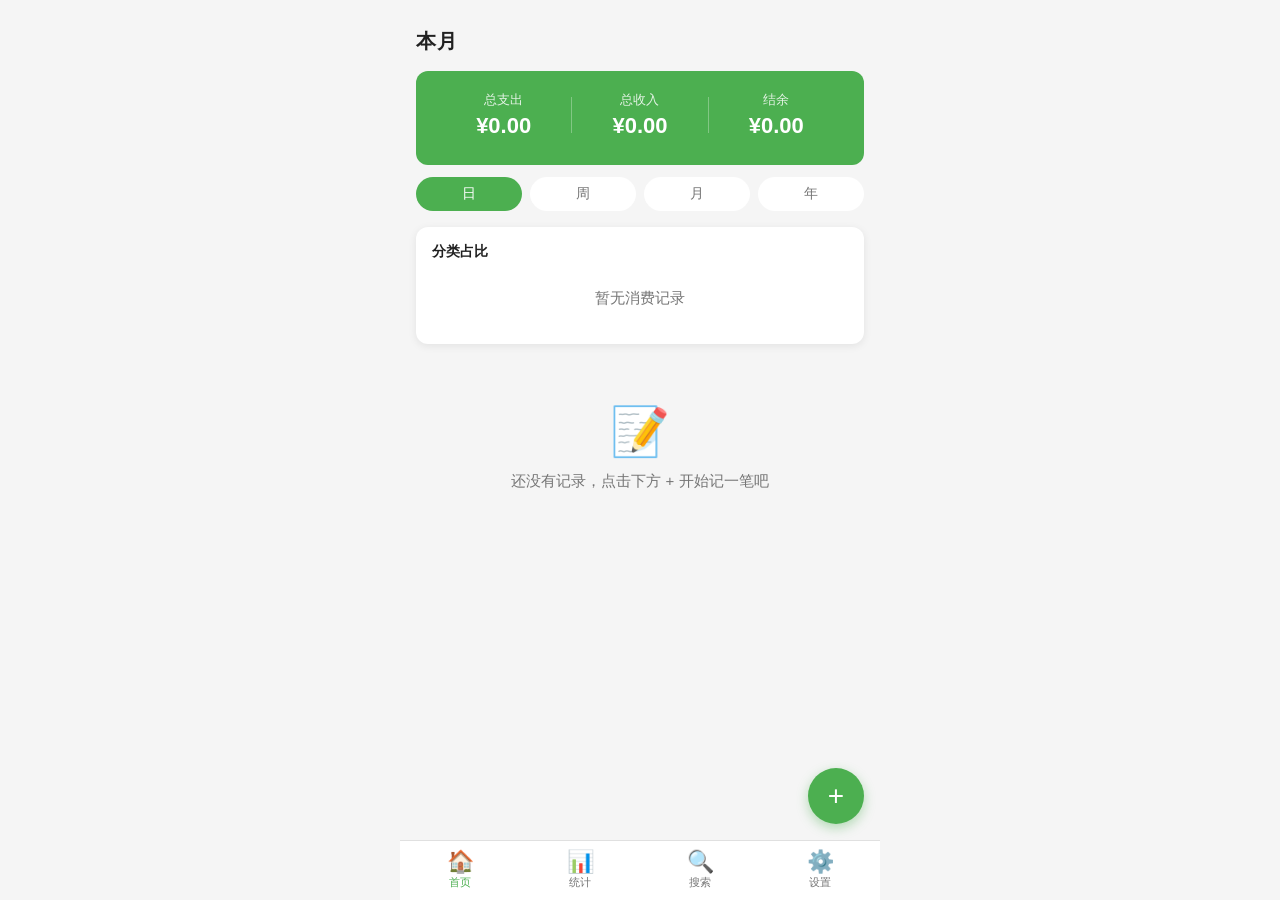
==== docs/index.html @ e00fa53e "Reorganize: web app in docs/, project docs in dev-docs/" ====
<!DOCTYPE html>
<html lang="zh-CN">
<head>
  <meta charset="UTF-8">
  <meta name="viewport" content="width=device-width, initial-scale=1.0, maximum-scale=1.0, user-scalable=no, viewport-fit=cover">
  <meta name="theme-color" content="#4CAF50">
  <meta name="apple-mobile-web-app-capable" content="yes">
  <meta name="apple-mobile-web-app-status-bar-style" content="default">
  <meta name="apple-mobile-web-app-title" content="记账">
  <link rel="manifest" href="manifest.json">
  <link rel="apple-touch-icon" href="[data-uri]">
  <link rel="stylesheet" href="css/style.css">
  <title>记账</title>
</head>
<body>

  <!-- ==================== 页面1：首页 ==================== -->
  <div id="page-home" class="page active">

    <!-- PWA 安装提示横幅 -->
    <div class="install-banner" id="install-banner">
      <span class="banner-text" id="banner-text">添加到手机桌面，使用更方便</span>
      <button class="banner-btn" id="banner-install-btn">安装</button>
      <button class="banner-close" id="banner-close">✕</button>
    </div>

    <!-- 月份标识 -->
    <div class="header" id="home-month-label">本月</div>

    <!-- 汇总卡片 -->
    <div class="summary-card" id="summary-card">
      <div class="summary-row">
        <div class="summary-item">
          <div class="summary-label">总支出</div>
          <div class="summary-amount" id="summary-expense">¥0.00</div>
        </div>
        <div class="summary-divider"></div>
        <div class="summary-item">
          <div class="summary-label">总收入</div>
          <div class="summary-amount" id="summary-income">¥0.00</div>
        </div>
        <div class="summary-divider"></div>
        <div class="summary-item">
          <div class="summary-label">结余</div>
          <div class="summary-amount" id="summary-balance">¥0.00</div>
        </div>
      </div>
      <!-- 预算进度 -->
      <div class="budget-bar-wrap" id="budget-bar-wrap" style="display:none;">
        <div class="budget-bar-fill" id="budget-bar-fill" style="width:0%;"></div>
      </div>
      <div class="budget-text" id="budget-text"></div>
    </div>

    <!-- 时间维度切换 -->
    <div class="period-tabs" id="home-period-tabs">
      <div class="period-tab active" data-period="day">日</div>
      <div class="period-tab" data-period="week">周</div>
      <div class="period-tab" data-period="month">月</div>
      <div class="period-tab" data-period="year">年</div>
    </div>

    <!-- 分类占比 -->
    <div class="card" id="category-breakdown">
      <div style="font-size:14px;font-weight:600;margin-bottom:8px;">分类占比</div>
      <div id="category-bars"></div>
      <div id="category-empty" class="empty-state" style="padding:20px;">
        <div class="empty-text">暂无消费记录</div>
      </div>
    </div>

    <!-- 最近交易列表 -->
    <div id="home-transaction-list"></div>
  </div>

  <!-- ==================== 页面2：统计 ==================== -->
  <div id="page-stats" class="page">
    <div class="header">统计</div>

    <!-- 时间段切换 -->
    <div class="period-tabs" id="stats-period-tabs">
      <div class="period-tab" data-period="day">日</div>
      <div class="period-tab" data-period="week">周</div>
      <div class="period-tab active" data-period="month">月</div>
      <div class="period-tab" data-period="year">年</div>
    </div>

    <!-- 总览 -->
    <div class="card" style="text-align:center;">
      <div class="stat-total-label">总支出</div>
      <div class="stat-total" style="color:var(--expense);" id="stats-total-expense">¥0.00</div>
      <div style="display:flex;justify-content:center;gap:32px;margin-top:12px;">
        <div>
          <div class="stat-total-label">总收入</div>
          <div style="font-size:18px;font-weight:600;color:var(--income);" id="stats-total-income">¥0.00</div>
        </div>
        <div>
          <div class="stat-total-label">结余</div>
          <div style="font-size:18px;font-weight:600;" id="stats-balance">¥0.00</div>
        </div>
      </div>
    </div>

    <!-- 分类排行 -->
    <div class="card" style="margin-top:12px;">
      <div style="font-size:14px;font-weight:600;margin-bottom:8px;">支出分类排行</div>
      <div id="stats-category-ranking"></div>
      <div id="stats-empty" class="empty-state" style="padding:20px;display:none;">
        <div class="empty-text">暂无数据</div>
      </div>
    </div>
  </div>

  <!-- ==================== 页面3：搜索 ==================== -->
  <div id="page-search" class="page">
    <div class="header">搜索</div>

    <!-- 搜索框 -->
    <div class="search-box">
      <span class="search-icon">🔍</span>
      <input type="text" class="search-input" id="search-input" placeholder="搜索备注或金额...">
    </div>

    <!-- 分类筛选 -->
    <div class="filter-tags" id="search-filter-tags">
      <div class="filter-tag active" data-category="all">全部</div>
    </div>

    <!-- 搜索结果 -->
    <div id="search-results"></div>
    <div id="search-empty" class="empty-state">
      <div class="empty-icon">🔍</div>
      <div class="empty-text">输入关键字搜索历史记录</div>
    </div>
  </div>

  <!-- ==================== 页面4：设置 ==================== -->
  <div id="page-settings" class="page">
    <div class="header">设置</div>

    <!-- 主题切换 -->
    <div class="card settings-section">
      <div class="settings-section-title">主题颜色</div>
      <div class="theme-colors" id="theme-picker">
        <div class="theme-color-dot selected" data-theme="green" style="background:#4CAF50;"></div>
        <div class="theme-color-dot" data-theme="blue" style="background:#2196F3;"></div>
        <div class="theme-color-dot" data-theme="pink" style="background:#E91E63;"></div>
        <div class="theme-color-dot" data-theme="purple" style="background:#9C27B0;"></div>
        <div class="theme-color-dot" data-theme="white" style="background:#607D8B;"></div>
      </div>
    </div>

    <!-- 预算设置 -->
    <div class="card settings-section">
      <div class="settings-section-title">预算</div>
      <div class="settings-item" id="settings-budget">
        <span class="settings-item-label">每月预算上限</span>
        <span class="settings-item-value" id="budget-display">未设置 ▶</span>
      </div>
    </div>

    <!-- 分类管理 -->
    <div class="card settings-section">
      <div class="settings-section-title">分类</div>
      <div class="settings-item" id="settings-category">
        <span class="settings-item-label">管理分类</span>
        <span class="settings-item-value">▶</span>
      </div>
    </div>

    <!-- 数据管理 -->
    <div class="card settings-section">
      <div class="settings-section-title">数据</div>
      <div class="settings-item" id="settings-clear">
        <span class="settings-item-label" style="color:var(--expense);">清除全部数据</span>
        <span class="settings-item-value">▶</span>
      </div>
    </div>

    <!-- 关于 -->
    <div class="card settings-section">
      <div class="settings-item">
        <span class="settings-item-label">版本</span>
        <span class="settings-item-value">1.0.0</span>
      </div>
    </div>
  </div>

  <!-- ==================== 底部导航栏 ==================== -->
  <nav class="bottom-nav">
    <div class="nav-item active" data-page="home">
      <span class="nav-icon">🏠</span>
      <span>首页</span>
    </div>
    <div class="nav-item" data-page="stats">
      <span class="nav-icon">📊</span>
      <span>统计</span>
    </div>
    <div class="nav-item" data-page="search">
      <span class="nav-icon">🔍</span>
      <span>搜索</span>
    </div>
    <div class="nav-item" data-page="settings">
      <span class="nav-icon">⚙️</span>
      <span>设置</span>
    </div>
  </nav>

  <!-- ==================== FAB 浮动按钮 ==================== -->
  <button class="fab" id="fab" title="记一笔">+</button>

  <!-- ==================== 记一笔弹窗 ==================== -->
  <div class="overlay" id="add-sheet-overlay">
    <div class="sheet" id="add-sheet">
      <div class="sheet-header">
        <span class="sheet-title">记一笔</span>
        <button class="sheet-close" id="sheet-close">✕</button>
      </div>

      <!-- 类型切换 -->
      <div class="type-toggle" id="type-toggle">
        <button class="type-btn active expense-active" data-type="expense">支出</button>
        <button class="type-btn" data-type="income">收入</button>
      </div>

      <!-- 金额输入 -->
      <div class="form-group" style="text-align:center;">
        <span class="amount-prefix">¥</span>
        <input type="text" class="form-input amount-input" id="input-amount"
               inputmode="decimal" placeholder="0.00" maxlength="12" autofocus>
      </div>

      <!-- 分类选择（仅支出时显示） -->
      <div class="form-group" id="category-select-group">
        <div class="form-label">分类</div>
        <div class="category-scroll" id="category-scroll"></div>
      </div>

      <!-- 日期 -->
      <div class="form-group">
        <div class="form-label">日期</div>
        <input type="date" class="form-input" id="input-date">
      </div>

      <!-- 备注 -->
      <div class="form-group">
        <div class="form-label">备注（可选）</div>
        <input type="text" class="form-input" id="input-note" placeholder="写点什么..." maxlength="50">
      </div>

      <!-- 保存按钮 -->
      <button class="btn btn-primary" id="btn-save">保存</button>
      <!-- 删除按钮（仅编辑模式显示） -->
      <button class="sheet-delete-btn" id="sheet-delete-btn" style="display:none;">删除此记录</button>
    </div>
  </div>

  <!-- ==================== 确认弹窗 ==================== -->
  <div class="confirm-overlay" id="confirm-overlay">
    <div class="confirm-dialog">
      <div class="confirm-title" id="confirm-title">确认操作</div>
      <div class="confirm-text" id="confirm-text"></div>
      <div class="confirm-buttons">
        <button class="btn btn-outline" id="confirm-cancel">取消</button>
        <button class="btn btn-danger" id="confirm-ok">确认</button>
      </div>
    </div>
  </div>

  <!-- ==================== 预算设置弹窗 ==================== -->
  <div class="overlay" id="budget-sheet-overlay">
    <div class="sheet">
      <div class="sheet-header">
        <span class="sheet-title">每月预算上限</span>
        <button class="sheet-close" id="budget-sheet-close">✕</button>
      </div>
      <div class="form-group" style="text-align:center;">
        <span class="amount-prefix">¥</span>
        <input type="text" class="form-input amount-input" id="input-budget"
               inputmode="decimal" placeholder="0.00" maxlength="12">
      </div>
      <div style="font-size:13px;color:var(--text-secondary);text-align:center;margin-bottom:16px;">
        设置为 0 表示不设上限
      </div>
      <button class="btn btn-primary" id="btn-budget-save">保存</button>
    </div>
  </div>

  <!-- ==================== 分类管理弹窗 ==================== -->
  <div class="overlay" id="category-sheet-overlay">
    <div class="sheet">
      <div class="sheet-header">
        <span class="sheet-title">分类管理</span>
        <button class="sheet-close" id="category-sheet-close">✕</button>
      </div>
      <div id="category-manage-list"></div>
      <div style="margin-top:12px;display:flex;gap:8px;">
        <input type="text" class="form-input" id="input-new-category"
               placeholder="新分类名称" maxlength="8" style="flex:1;">
        <button class="btn btn-primary" id="btn-add-category" style="width:auto;padding:12px 16px;">添加</button>
      </div>
    </div>
  </div>

  <!-- ==================== JavaScript ==================== -->
  <script src="js/storage.js"></script>
  <script src="js/ui.js"></script>
  <script src="js/app.js"></script>
</body>
</html>
---- docs/css/style.css ----
/* ===================================
   记账APP - 主样式文件
   移动优先，简洁直观
   =================================== */

/* ---- CSS 变量（默认淡绿色主题） ---- */
:root {
  --primary: #4CAF50;
  --primary-light: #E8F5E9;
  --primary-dark: #388E3C;

  --expense: #F44336;
  --income: #4CAF50;

  --bg: #F5F5F5;
  --card: #FFFFFF;
  --text: #212121;
  --text-secondary: #757575;
  --divider: #E0E0E0;

  --nav-height: 60px;
  --fab-size: 56px;
  --radius: 12px;
  --shadow: 0 2px 8px rgba(0, 0, 0, 0.08);
}

/* ---- 基础重置 ---- */
*, *::before, *::after {
  box-sizing: border-box;
  margin: 0;
  padding: 0;
}

html {
  font-size: 16px;
  -webkit-tap-highlight-color: transparent;
  touch-action: manipulation;
  -webkit-overflow-scrolling: touch;
}

body {
  font-family: -apple-system, BlinkMacSystemFont, "Segoe UI", Roboto, sans-serif;
  background: var(--bg);
  color: var(--text);
  min-height: 100vh;
  max-width: 480px;
  margin: 0 auto;
  position: relative;
  overflow-x: hidden;
  padding-bottom: calc(var(--nav-height) + 16px + env(safe-area-inset-bottom, 0px));
  -webkit-font-smoothing: antialiased;
  padding-top: env(safe-area-inset-top, 0px);
}

/* ---- 安装横幅 ---- */
.install-banner {
  display: none;
  align-items: center;
  gap: 10px;
  background: var(--card);
  border-radius: var(--radius);
  padding: 12px 14px;
  margin-bottom: 12px;
  box-shadow: var(--shadow);
  font-size: 13px;
}

.install-banner.show {
  display: flex;
}

.install-banner .banner-text {
  flex: 1;
  color: var(--text);
  font-size: 13px;
  line-height: 1.4;
}

.install-banner .banner-btn {
  flex-shrink: 0;
  padding: 8px 14px;
  border-radius: 16px;
  border: none;
  background: var(--primary);
  color: #FFFFFF;
  font-size: 13px;
  font-weight: 600;
  font-family: inherit;
  cursor: pointer;
  min-height: 36px;
}

.install-banner .banner-close {
  flex-shrink: 0;
  width: 24px;
  height: 24px;
  border-radius: 50%;
  border: none;
  background: transparent;
  color: var(--text-secondary);
  font-size: 16px;
  cursor: pointer;
  display: flex;
  align-items: center;
  justify-content: center;
}

/* ---- 页面容器 ---- */
.page {
  display: none;
  padding: 16px;
  padding-bottom: calc(var(--nav-height) + 80px);
  animation: fadeIn 0.2s ease;
}

.page.active {
  display: block;
}

@keyframes fadeIn {
  from { opacity: 0; transform: translateY(4px); }
  to   { opacity: 1; transform: translateY(0); }
}

/* ---- 顶部标题栏 ---- */
.header {
  padding: 12px 0 16px;
  font-size: 20px;
  font-weight: 700;
  letter-spacing: 0.5px;
}

/* ---- 卡片 ---- */
.card {
  background: var(--card);
  border-radius: var(--radius);
  padding: 16px;
  margin-bottom: 12px;
  box-shadow: var(--shadow);
}

/* ---- 汇总卡片（首页顶部） ---- */
.summary-card {
  background: var(--primary);
  color: #FFFFFF;
  border-radius: var(--radius);
  padding: 20px;
  margin-bottom: 12px;
}

.summary-card .summary-row {
  display: flex;
  justify-content: space-between;
  align-items: center;
}

.summary-card .summary-item {
  text-align: center;
  flex: 1;
}

.summary-card .summary-label {
  font-size: 13px;
  opacity: 0.85;
  margin-bottom: 4px;
}

.summary-card .summary-amount {
  font-size: 22px;
  font-weight: 700;
  font-variant-numeric: tabular-nums;
}

.summary-card .summary-divider {
  width: 1px;
  height: 36px;
  background: rgba(255, 255, 255, 0.3);
}

/* ---- 预算进度条 ---- */
.budget-bar-wrap {
  background: rgba(255, 255, 255, 0.3);
  border-radius: 4px;
  height: 6px;
  margin-top: 12px;
  overflow: hidden;
}

.budget-bar-fill {
  background: #FFFFFF;
  height: 100%;
  border-radius: 4px;
  transition: width 0.3s ease;
}

.budget-text {
  font-size: 12px;
  margin-top: 6px;
  opacity: 0.9;
}

/* ---- 时间段切换标签 ---- */
.period-tabs {
  display: flex;
  gap: 8px;
  margin-bottom: 16px;
}

.period-tab {
  flex: 1;
  text-align: center;
  padding: 8px 0;
  border-radius: 20px;
  font-size: 14px;
  font-weight: 500;
  background: var(--card);
  color: var(--text-secondary);
  cursor: pointer;
  user-select: none;
  transition: all 0.2s;
}

.period-tab.active {
  background: var(--primary);
  color: #FFFFFF;
}

/* ---- 底部导航栏 ---- */
.bottom-nav {
  position: fixed;
  bottom: 0;
  left: 50%;
  transform: translateX(-50%);
  width: 100%;
  max-width: 480px;
  height: calc(var(--nav-height) + env(safe-area-inset-bottom, 0px));
  padding-bottom: env(safe-area-inset-bottom, 0px);
  background: var(--card);
  display: flex;
  border-top: 1px solid var(--divider);
  z-index: 100;
}

.nav-item {
  flex: 1;
  display: flex;
  flex-direction: column;
  align-items: center;
  justify-content: center;
  gap: 2px;
  cursor: pointer;
  user-select: none;
  color: var(--text-secondary);
  font-size: 11px;
  transition: color 0.2s;
  min-height: 44px;
}

.nav-item .nav-icon {
  font-size: 22px;
  line-height: 1;
}

.nav-item.active {
  color: var(--primary);
}

/* ---- FAB 浮动按钮 ---- */
.fab {
  position: fixed;
  bottom: calc(var(--nav-height) + 16px);
  right: calc(50% - 240px + 16px);
  width: var(--fab-size);
  height: var(--fab-size);
  border-radius: 50%;
  background: var(--primary);
  color: #FFFFFF;
  font-size: 28px;
  border: none;
  box-shadow: 0 4px 12px rgba(76, 175, 80, 0.4);
  display: flex;
  align-items: center;
  justify-content: center;
  cursor: pointer;
  z-index: 90;
  transition: transform 0.2s, box-shadow 0.2s;
}

.fab:active {
  transform: scale(0.92);
  box-shadow: 0 2px 6px rgba(76, 175, 80, 0.3);
}

/* FAB 位置适配窄屏 */
@media (max-width: 480px) {
  .fab {
    right: 16px;
  }
}

/* ---- 底部弹出层（记一笔） ---- */
.overlay {
  position: fixed;
  inset: 0;
  background: rgba(0, 0, 0, 0.4);
  z-index: 200;
  display: none;
  align-items: flex-end;
  justify-content: center;
}

.overlay.show {
  display: flex;
}

.sheet {
  background: var(--card);
  width: 100%;
  max-width: 480px;
  border-radius: 16px 16px 0 0;
  padding: 20px 16px 28px;
  animation: slideUp 0.25s ease;
}

@keyframes slideUp {
  from { transform: translateY(100%); }
  to   { transform: translateY(0); }
}

.sheet-header {
  display: flex;
  justify-content: space-between;
  align-items: center;
  margin-bottom: 16px;
}

.sheet-title {
  font-size: 18px;
  font-weight: 700;
}

.sheet-close {
  width: 32px;
  height: 32px;
  border-radius: 50%;
  background: var(--bg);
  border: none;
  font-size: 18px;
  cursor: pointer;
  display: flex;
  align-items: center;
  justify-content: center;
  color: var(--text-secondary);
}

/* ---- 类型切换（支出/收入） ---- */
.type-toggle {
  display: flex;
  background: var(--bg);
  border-radius: 8px;
  padding: 4px;
  margin-bottom: 16px;
}

.type-btn {
  flex: 1;
  text-align: center;
  padding: 10px;
  border-radius: 6px;
  font-size: 15px;
  font-weight: 500;
  cursor: pointer;
  border: none;
  background: transparent;
  color: var(--text-secondary);
  transition: all 0.2s;
}

.type-btn.active.expense-active {
  background: var(--expense);
  color: #FFFFFF;
}

.type-btn.active.income-active {
  background: var(--income);
  color: #FFFFFF;
}

/* ---- 表单字段 ---- */
.form-group {
  margin-bottom: 16px;
}

.form-label {
  font-size: 14px;
  font-weight: 600;
  color: var(--text-secondary);
  margin-bottom: 6px;
  display: block;
}

.form-input {
  width: 100%;
  padding: 12px;
  border: 1px solid var(--divider);
  border-radius: 8px;
  font-size: 16px;
  font-family: inherit;
  background: var(--bg);
  color: var(--text);
  outline: none;
  transition: border-color 0.2s;
}

.form-input:focus {
  border-color: var(--primary);
}

/* 金额输入 */
.amount-input {
  font-size: 28px;
  font-weight: 700;
  text-align: center;
  border: none;
  background: transparent;
  padding: 8px;
  letter-spacing: 1px;
}

.amount-input:focus {
  border-bottom: 2px solid var(--primary);
}

.amount-prefix {
  font-size: 24px;
  color: var(--text-secondary);
  margin-right: 4px;
}

/* ---- 分类选择（横向滚动） ---- */
.category-scroll {
  display: flex;
  gap: 10px;
  overflow-x: auto;
  padding: 4px 0 8px;
  -webkit-overflow-scrolling: touch;
}

.category-scroll::-webkit-scrollbar {
  display: none;
}

.category-chip {
  flex-shrink: 0;
  display: flex;
  flex-direction: column;
  align-items: center;
  gap: 4px;
  padding: 10px 14px;
  border-radius: 12px;
  border: 2px solid var(--divider);
  background: var(--card);
  cursor: pointer;
  min-width: 56px;
  min-height: 56px;
  transition: all 0.15s;
}

.category-chip .chip-icon {
  font-size: 22px;
}

.category-chip .chip-name {
  font-size: 11px;
  color: var(--text-secondary);
}

.category-chip.selected {
  border-color: var(--primary);
  background: var(--primary-light);
}

.category-chip.selected .chip-name {
  color: var(--primary-dark);
}

/* ---- 按钮 ---- */
.btn {
  display: block;
  width: 100%;
  padding: 14px;
  border: none;
  border-radius: 8px;
  font-size: 16px;
  font-weight: 600;
  font-family: inherit;
  cursor: pointer;
  transition: opacity 0.15s;
  min-height: 44px;
}

.btn:active {
  opacity: 0.8;
}

.btn-primary {
  background: var(--primary);
  color: #FFFFFF;
}

.btn-danger {
  background: var(--expense);
  color: #FFFFFF;
}

.btn-outline {
  background: transparent;
  border: 1px solid var(--divider);
  color: var(--text);
}

/* ---- 交易列表 ---- */
.transaction-list {
  list-style: none;
}

.transaction-item {
  display: flex;
  align-items: center;
  padding: 14px 0;
  border-bottom: 1px solid var(--divider);
  cursor: pointer;
  min-height: 52px;
}

.transaction-item:last-child {
  border-bottom: none;
}

.tx-icon {
  width: 40px;
  height: 40px;
  border-radius: 50%;
  display: flex;
  align-items: center;
  justify-content: center;
  font-size: 20px;
  background: var(--bg);
  margin-right: 12px;
  flex-shrink: 0;
}

.tx-info {
  flex: 1;
  min-width: 0;
}

.tx-category {
  font-size: 14px;
  font-weight: 500;
}

.tx-note {
  font-size: 12px;
  color: var(--text-secondary);
  margin-top: 2px;
  white-space: nowrap;
  overflow: hidden;
  text-overflow: ellipsis;
}

.tx-amount {
  font-size: 16px;
  font-weight: 600;
  font-variant-numeric: tabular-nums;
  text-align: right;
  margin-left: 8px;
}

.tx-amount.expense {
  color: var(--expense);
}

.tx-amount.income {
  color: var(--income);
}

/* ---- 日期分组标题 ---- */
.date-group-title {
  font-size: 13px;
  font-weight: 600;
  color: var(--text-secondary);
  padding: 10px 0 6px;
}

/* ---- 空状态 ---- */
.empty-state {
  text-align: center;
  padding: 48px 16px;
  color: var(--text-secondary);
}

.empty-state .empty-icon {
  font-size: 48px;
  margin-bottom: 12px;
}

.empty-state .empty-text {
  font-size: 15px;
}

/* ---- 搜索框 ---- */
.search-box {
  display: flex;
  align-items: center;
  background: var(--card);
  border-radius: 24px;
  padding: 8px 16px;
  gap: 8px;
  margin-bottom: 12px;
  box-shadow: var(--shadow);
}

.search-input {
  flex: 1;
  border: none;
  background: transparent;
  font-size: 16px;
  font-family: inherit;
  outline: none;
  padding: 6px 0;
}

.search-icon {
  font-size: 20px;
  color: var(--text-secondary);
}

/* ---- 筛选标签 ---- */
.filter-tags {
  display: flex;
  gap: 8px;
  flex-wrap: wrap;
  margin-bottom: 16px;
}

.filter-tag {
  padding: 6px 14px;
  border-radius: 16px;
  font-size: 13px;
  background: var(--card);
  border: 1px solid var(--divider);
  cursor: pointer;
  user-select: none;
}

.filter-tag.active {
  background: var(--primary);
  color: #FFFFFF;
  border-color: var(--primary);
}

/* ---- 设置页 ---- */
.settings-section {
  margin-bottom: 20px;
}

.settings-section-title {
  font-size: 13px;
  font-weight: 600;
  color: var(--text-secondary);
  margin-bottom: 8px;
  padding-left: 4px;
}

.settings-item {
  display: flex;
  justify-content: space-between;
  align-items: center;
  padding: 14px 4px;
  border-bottom: 1px solid var(--divider);
  cursor: pointer;
  min-height: 44px;
}

.settings-item:last-child {
  border-bottom: none;
}

.settings-item-label {
  font-size: 15px;
}

.settings-item-value {
  font-size: 14px;
  color: var(--text-secondary);
  display: flex;
  align-items: center;
  gap: 6px;
}

/* ---- 主题色块 ---- */
.theme-colors {
  display: flex;
  gap: 12px;
}

.theme-color-dot {
  width: 32px;
  height: 32px;
  border-radius: 50%;
  cursor: pointer;
  border: 3px solid transparent;
  transition: border-color 0.15s;
}

.theme-color-dot.selected {
  border-color: var(--text);
}

/* ---- 分类管理 ---- */
.category-list-item {
  display: flex;
  justify-content: space-between;
  align-items: center;
  padding: 12px 4px;
  border-bottom: 1px solid var(--divider);
  min-height: 44px;
}

.category-list-left {
  display: flex;
  align-items: center;
  gap: 10px;
}

.category-list-icon {
  font-size: 22px;
}

.category-list-name {
  font-size: 15px;
}

.category-list-delete {
  width: 30px;
  height: 30px;
  border-radius: 50%;
  border: none;
  background: transparent;
  color: var(--text-secondary);
  cursor: pointer;
  font-size: 16px;
}

/* ---- 确认弹窗 ---- */
.confirm-overlay {
  position: fixed;
  inset: 0;
  background: rgba(0, 0, 0, 0.4);
  z-index: 300;
  display: none;
  align-items: center;
  justify-content: center;
}

.confirm-overlay.show {
  display: flex;
}

.confirm-dialog {
  background: var(--card);
  border-radius: var(--radius);
  padding: 24px;
  width: 280px;
  text-align: center;
}

.confirm-title {
  font-size: 17px;
  font-weight: 600;
  margin-bottom: 8px;
}

.confirm-text {
  font-size: 14px;
  color: var(--text-secondary);
  margin-bottom: 20px;
}

.confirm-buttons {
  display: flex;
  gap: 10px;
}

.confirm-buttons .btn {
  flex: 1;
}

/* ---- 详情展开 ---- */
.tx-detail {
  padding: 4px 0 8px 52px;
  font-size: 13px;
  color: var(--text-secondary);
  display: none;
  border-bottom: 1px solid var(--divider);
}

.tx-detail.show {
  display: block;
}

.tx-detail-row {
  display: flex;
  justify-content: space-between;
  padding: 3px 0;
}

/* ---- 交易操作按钮（编辑/删除） ---- */
.tx-actions {
  display: flex;
  gap: 10px;
  margin-top: 8px;
}

.tx-action-btn {
  flex: 1;
  padding: 8px;
  border-radius: 6px;
  border: 1px solid var(--divider);
  background: var(--card);
  font-size: 13px;
  font-family: inherit;
  cursor: pointer;
  display: flex;
  align-items: center;
  justify-content: center;
  gap: 4px;
  min-height: 36px;
  transition: background 0.15s;
}

.tx-action-btn:active {
  background: var(--bg);
}

.tx-action-btn.edit-btn {
  color: var(--primary);
  border-color: var(--primary);
}

.tx-action-btn.delete-btn {
  color: var(--expense);
  border-color: var(--expense);
}

/* 选中的交易项背景 */
.transaction-item.expanded {
  background: var(--primary-light);
  border-radius: 8px;
  margin: 0 -8px;
  padding-left: 8px;
  padding-right: 8px;
}

/* ---- 弹窗内删除按钮 ---- */
.sheet-delete-btn {
  display: block;
  width: 100%;
  padding: 12px;
  margin-top: 10px;
  border: none;
  border-radius: 8px;
  font-size: 14px;
  font-family: inherit;
  cursor: pointer;
  background: transparent;
  color: var(--expense);
  text-align: center;
  min-height: 44px;
}

/* ---- 统计页 ---- */
.stat-chart-area {
  text-align: center;
  padding: 24px 0;
}

.stat-total {
  font-size: 32px;
  font-weight: 700;
  margin-bottom: 4px;
}

.stat-total-label {
  font-size: 13px;
  color: var(--text-secondary);
}

.category-bar-item {
  display: flex;
  align-items: center;
  gap: 10px;
  padding: 10px 0;
}

.category-bar-color {
  width: 10px;
  height: 10px;
  border-radius: 50%;
  flex-shrink: 0;
}

.category-bar-info {
  flex: 1;
  min-width: 0;
}

.category-bar-name {
  font-size: 14px;
  display: flex;
  justify-content: space-between;
}

.category-bar-track {
  height: 6px;
  background: var(--bg);
  border-radius: 3px;
  margin-top: 4px;
  overflow: hidden;
}

.category-bar-fill {
  height: 100%;
  border-radius: 3px;
  transition: width 0.5s ease;
}
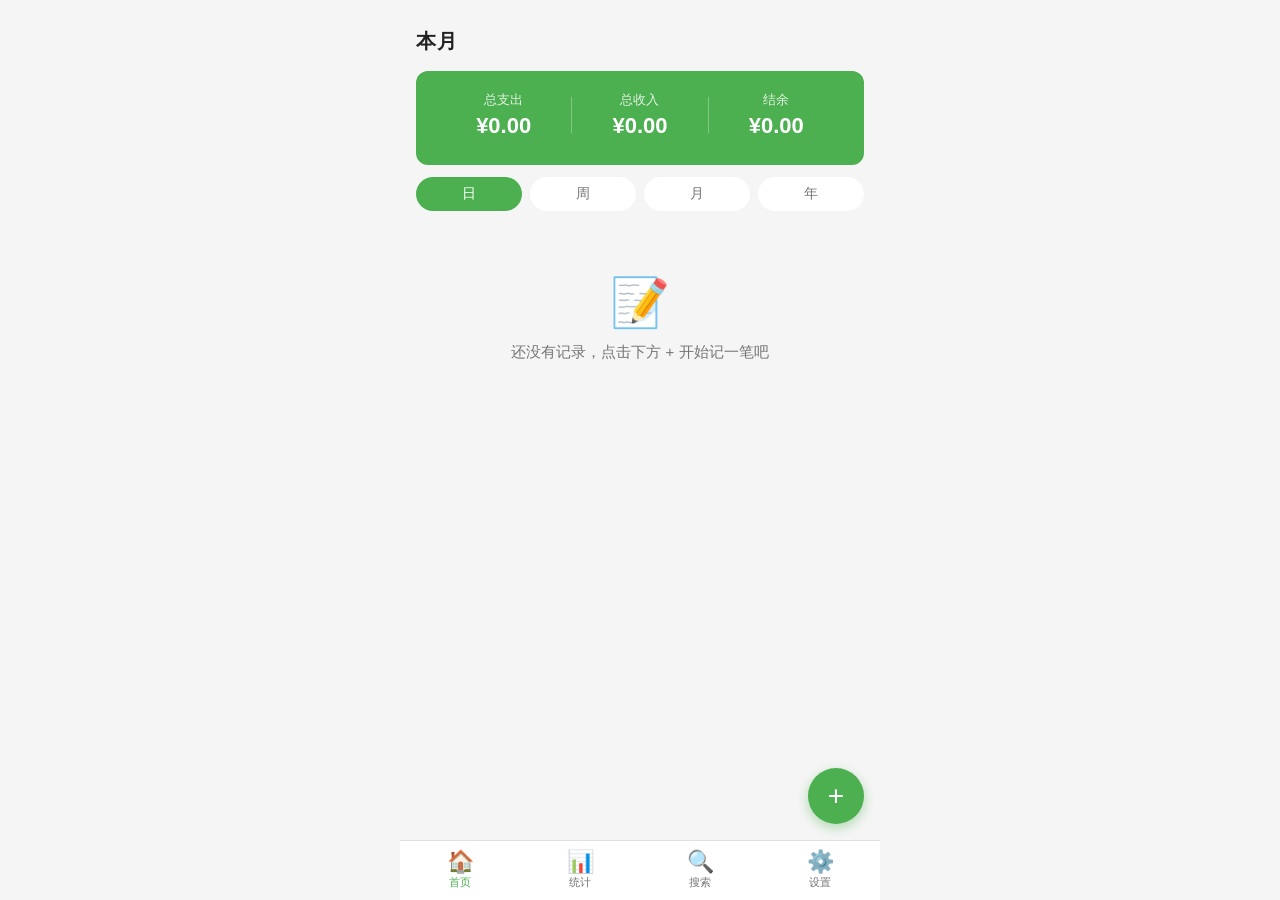
==== commit d104f225: "Drill-down home page: category → item name → transaction + percentage bars" ====
--- a/docs/index.html
+++ b/docs/index.html
@@ -8,7 +8,7 @@
   <meta name="apple-mobile-web-app-status-bar-style" content="default">
   <meta name="apple-mobile-web-app-title" content="记账">
   <link rel="manifest" href="manifest.json">
-  <link rel="apple-touch-icon" href="[data-uri]">
+  <link rel="apple-touch-icon" href="icon-512.png">
   <link rel="stylesheet" href="css/style.css">
   <title>记账</title>
 </head>
@@ -101,13 +101,39 @@
       </div>
     </div>
 
-    <!-- 分类排行 -->
-    <div class="card" style="margin-top:12px;">
+    <!-- 统计分类切换 tab -->
+    <div class="period-tabs" id="stats-type-tabs" style="margin-top:12px;">
+      <div class="period-tab active" data-stat-type="price">💰 价格</div>
+      <div class="period-tab" data-stat-type="quantity">📦 数量</div>
+    </div>
+
+    <!-- 价格排行 -->
+    <div class="card" style="margin-top:12px;" id="stats-price-card">
       <div style="font-size:14px;font-weight:600;margin-bottom:8px;">支出分类排行</div>
       <div id="stats-category-ranking"></div>
       <div id="stats-empty" class="empty-state" style="padding:20px;display:none;">
         <div class="empty-text">暂无数据</div>
       </div>
+    </div>
+
+    <!-- 数量排行 -->
+    <div class="card" style="margin-top:12px;display:none;" id="stats-quantity-card">
+      <div style="font-size:14px;font-weight:600;margin-bottom:8px;">物品剩余数量统计</div>
+      <div id="stats-quantity-ranking"></div>
+      <div id="stats-qty-empty" class="empty-state" style="padding:20px;display:none;">
+        <div class="empty-text">暂无有数量的物品</div>
+      </div>
+    </div>
+  </div>
+
+  <!-- ==================== 统计详情弹窗 ==================== -->
+  <div class="overlay" id="stats-detail-overlay">
+    <div class="sheet">
+      <div class="sheet-header">
+        <span class="sheet-title" id="stats-detail-title">分类详情</span>
+        <button class="sheet-close" id="stats-detail-close">✕</button>
+      </div>
+      <div class="stats-detail-list" id="stats-detail-list"></div>
     </div>
   </div>
 
@@ -168,6 +194,15 @@
       </div>
     </div>
 
+    <!-- 关键词管理 -->
+    <div class="card settings-section">
+      <div class="settings-section-title">不买挑战</div>
+      <div class="settings-item" id="settings-keywords">
+        <span class="settings-item-label">关键词管理</span>
+        <span class="settings-item-value">▶</span>
+      </div>
+    </div>
+
     <!-- 数据管理 -->
     <div class="card settings-section">
       <div class="settings-section-title">数据</div>
@@ -228,12 +263,24 @@
         <span class="amount-prefix">¥</span>
         <input type="text" class="form-input amount-input" id="input-amount"
                inputmode="decimal" placeholder="0.00" maxlength="12" autofocus>
+        <span id="quantity-row" style="display:none;margin-left:12px;">
+          <span style="font-size:14px;color:var(--text-secondary);">×</span>
+          <input type="text" class="form-input" id="input-quantity"
+                 inputmode="numeric" placeholder="数量" maxlength="6"
+                 style="width:60px;display:inline;padding:6px;font-size:14px;text-align:center;">
+        </span>
       </div>
 
       <!-- 分类选择（仅支出时显示） -->
       <div class="form-group" id="category-select-group">
         <div class="form-label">分类</div>
         <div class="category-scroll" id="category-scroll"></div>
+      </div>
+
+      <!-- 名称（仅支出时显示，作为二级分类） -->
+      <div class="form-group" id="item-name-group" style="display:none;">
+        <div class="form-label">名称（选填，如"外卖""咖啡"）</div>
+        <input type="text" class="form-input" id="input-item-name" placeholder="给这笔支出起个名字" maxlength="20">
       </div>
 
       <!-- 日期 -->
@@ -302,6 +349,51 @@
     </div>
   </div>
 
+  <!-- ==================== 关键词管理弹窗 ==================== -->
+  <div class="overlay" id="keywords-sheet-overlay">
+    <div class="sheet">
+      <div class="sheet-header">
+        <span class="sheet-title">不买挑战 - 关键词</span>
+        <button class="sheet-close" id="keywords-sheet-close">✕</button>
+      </div>
+      <div style="font-size:13px;color:var(--text-secondary);margin-bottom:12px;">
+        添加物品关键词，记账匹配到时将提醒你三思
+      </div>
+      <div id="keywords-list"></div>
+      <div style="margin-top:12px;display:flex;gap:8px;">
+        <input type="text" class="form-input" id="input-new-keyword"
+               placeholder="例如：奶茶" maxlength="20" style="flex:1;">
+        <button class="btn btn-primary" id="btn-add-keyword" style="width:auto;padding:12px 16px;">添加</button>
+      </div>
+    </div>
+  </div>
+
+  <!-- ==================== 增强提醒弹窗（预算超支/关键词） ==================== -->
+  <div class="confirm-overlay" id="alert-overlay">
+    <div class="confirm-dialog" style="border-top:4px solid var(--expense);">
+      <div style="font-size:40px;margin-bottom:8px;" id="alert-icon">⚠</div>
+      <div class="confirm-title" id="alert-title">提醒</div>
+      <div class="confirm-text" id="alert-text"></div>
+      <div class="confirm-buttons" id="alert-buttons">
+        <button class="btn btn-outline" id="alert-cancel">取消</button>
+        <button class="btn btn-primary" id="alert-ok">确定</button>
+      </div>
+    </div>
+  </div>
+
+  <!-- ==================== 关键词两段式确认（第二弹） ==================== -->
+  <div class="confirm-overlay" id="keyword2-overlay">
+    <div class="confirm-dialog" style="border-top:4px solid var(--expense);">
+      <div style="font-size:40px;margin-bottom:8px;">🤔</div>
+      <div class="confirm-title">再想想？</div>
+      <div class="confirm-text" style="font-size:15px;">问问你自己，这钱该花吗？家里连堆快递的地方都没有了！</div>
+      <div class="confirm-buttons">
+        <button class="btn btn-outline" id="keyword2-cancel">取消</button>
+        <button class="btn btn-danger" id="keyword2-ok">确定</button>
+      </div>
+    </div>
+  </div>
+
   <!-- ==================== JavaScript ==================== -->
   <script src="js/storage.js"></script>
   <script src="js/ui.js"></script>
--- a/docs/css/style.css
+++ b/docs/css/style.css
@@ -935,3 +935,135 @@
   border-radius: 3px;
   transition: width 0.5s ease;
 }
+
+/* ---- 数量输入行内样式 ---- */
+.quantity-mini-input {
+  width: 56px !important;
+  padding: 6px !important;
+  font-size: 14px !important;
+  text-align: center;
+  display: inline-block;
+}
+
+/* ---- 数量加减箭头 ---- */
+.qty-arrows {
+  display: inline-flex;
+  align-items: center;
+  gap: 4px;
+  margin-left: 8px;
+}
+
+.qty-arrow-btn {
+  width: 28px;
+  height: 28px;
+  border-radius: 50%;
+  border: 1px solid var(--divider);
+  background: var(--card);
+  font-size: 16px;
+  font-weight: 700;
+  cursor: pointer;
+  display: flex;
+  align-items: center;
+  justify-content: center;
+  color: var(--text);
+  user-select: none;
+}
+
+.qty-arrow-btn:active {
+  background: var(--primary-light);
+}
+
+.qty-arrow-btn.qty-down {
+  color: var(--expense);
+}
+
+.qty-arrow-btn.qty-up {
+  color: var(--income);
+}
+
+.qty-remain {
+  font-size: 16px;
+  font-weight: 600;
+  min-width: 20px;
+  text-align: center;
+}
+
+/* ---- 交易详情增强信息 ---- */
+.tx-detail-info {
+  font-size: 13px;
+  color: var(--text-secondary);
+  margin-top: 4px;
+  display: flex;
+  flex-wrap: wrap;
+  gap: 4px 16px;
+}
+
+.tx-detail-info span {
+  white-space: nowrap;
+}
+
+/* ---- 关键词管理 ---- */
+.keywords-tag-list {
+  display: flex;
+  flex-wrap: wrap;
+  gap: 8px;
+}
+
+.keyword-tag {
+  display: flex;
+  align-items: center;
+  gap: 6px;
+  padding: 6px 12px;
+  border-radius: 16px;
+  background: var(--primary-light);
+  font-size: 14px;
+}
+
+.keyword-tag .kw-delete {
+  cursor: pointer;
+  font-size: 16px;
+  color: var(--expense);
+}
+
+/* ---- 增强提醒弹窗 ---- */
+.alert-overlay {
+  position: fixed;
+  inset: 0;
+  background: rgba(0, 0, 0, 0.5);
+  z-index: 350;
+  display: none;
+  align-items: center;
+  justify-content: center;
+}
+
+.alert-overlay.show {
+  display: flex;
+}
+
+.alert-dialog {
+  background: var(--card);
+  border-radius: 16px;
+  padding: 24px;
+  width: 300px;
+  text-align: center;
+  animation: fadeIn 0.2s ease;
+}
+
+/* ---- 统计页可点击条目 ---- */
+.stat-item-clickable {
+  cursor: pointer;
+  transition: background 0.15s;
+  border-radius: 8px;
+  padding: 6px 8px;
+  margin: 0 -8px;
+}
+
+.stat-item-clickable:active {
+  background: var(--bg);
+}
+
+/* ---- stats detail sheet ---- */
+.stats-detail-list {
+  max-height: 60vh;
+  overflow-y: auto;
+}
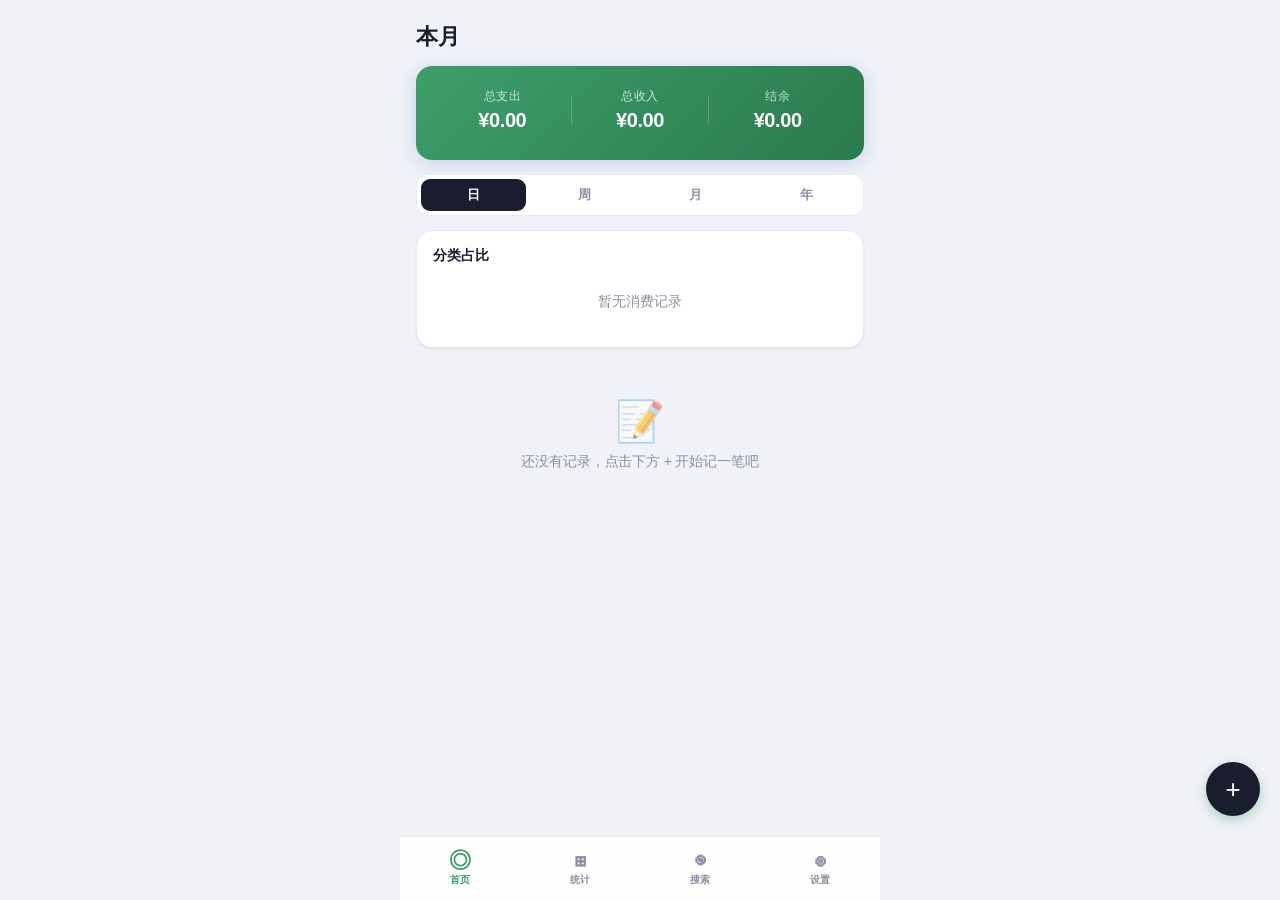
==== commit ea966862: "Fix green theme, add item icons, cleaner nav symbols, itemName in search" ====
--- a/docs/index.html
+++ b/docs/index.html
@@ -224,19 +224,19 @@
   <!-- ==================== 底部导航栏 ==================== -->
   <nav class="bottom-nav">
     <div class="nav-item active" data-page="home">
-      <span class="nav-icon">🏠</span>
+      <span class="nav-icon">◎</span>
       <span>首页</span>
     </div>
     <div class="nav-item" data-page="stats">
-      <span class="nav-icon">📊</span>
+      <span class="nav-icon">⊞</span>
       <span>统计</span>
     </div>
     <div class="nav-item" data-page="search">
-      <span class="nav-icon">🔍</span>
+      <span class="nav-icon">◉</span>
       <span>搜索</span>
     </div>
     <div class="nav-item" data-page="settings">
-      <span class="nav-icon">⚙️</span>
+      <span class="nav-icon">⊛</span>
       <span>设置</span>
     </div>
   </nav>
--- a/docs/css/style.css
+++ b/docs/css/style.css
@@ -1,27 +1,28 @@
 /* ===================================
-   记账APP - 主样式文件
-   移动优先，简洁直观
+   记账APP - 主样式
+   科技感 · 极简 · 高级
    =================================== */
 
-/* ---- CSS 变量（默认淡绿色主题） ---- */
+/* ---- CSS 变量 ---- */
 :root {
-  --primary: #4CAF50;
-  --primary-light: #E8F5E9;
-  --primary-dark: #388E3C;
-
-  --expense: #F44336;
-  --income: #4CAF50;
-
-  --bg: #F5F5F5;
+  --primary: #3D9E6B;
+  --primary-light: #EDF8F1;
+  --primary-dark: #2B7A4E;
+
+  --expense: #E85D75;
+  --income: #4FB89D;
+
+  --bg: #F0F2F8;
   --card: #FFFFFF;
-  --text: #212121;
-  --text-secondary: #757575;
-  --divider: #E0E0E0;
-
-  --nav-height: 60px;
-  --fab-size: 56px;
-  --radius: 12px;
-  --shadow: 0 2px 8px rgba(0, 0, 0, 0.08);
+  --text: #1A1D2E;
+  --text-secondary: #8B90A0;
+  --divider: #E8EAF0;
+
+  --nav-height: 64px;
+  --fab-size: 54px;
+  --radius: 16px;
+  --shadow: 0 1px 3px rgba(0,0,0,0.04), 0 1px 2px rgba(0,0,0,0.06);
+  --shadow-md: 0 4px 12px rgba(0,0,0,0.06);
 }
 
 /* ---- 基础重置 ---- */
@@ -32,14 +33,14 @@
 }
 
 html {
-  font-size: 16px;
+  font-size: 15px;
   -webkit-tap-highlight-color: transparent;
   touch-action: manipulation;
   -webkit-overflow-scrolling: touch;
 }
 
 body {
-  font-family: -apple-system, BlinkMacSystemFont, "Segoe UI", Roboto, sans-serif;
+  font-family: -apple-system, BlinkMacSystemFont, "SF Pro Display", "Segoe UI", Roboto, sans-serif;
   background: var(--bg);
   color: var(--text);
   min-height: 100vh;
@@ -47,69 +48,17 @@
   margin: 0 auto;
   position: relative;
   overflow-x: hidden;
-  padding-bottom: calc(var(--nav-height) + 16px + env(safe-area-inset-bottom, 0px));
+  padding-bottom: calc(var(--nav-height) + 20px + env(safe-area-inset-bottom, 0px));
   -webkit-font-smoothing: antialiased;
   padding-top: env(safe-area-inset-top, 0px);
-}
-
-/* ---- 安装横幅 ---- */
-.install-banner {
-  display: none;
-  align-items: center;
-  gap: 10px;
-  background: var(--card);
-  border-radius: var(--radius);
-  padding: 12px 14px;
-  margin-bottom: 12px;
-  box-shadow: var(--shadow);
-  font-size: 13px;
-}
-
-.install-banner.show {
-  display: flex;
-}
-
-.install-banner .banner-text {
-  flex: 1;
-  color: var(--text);
-  font-size: 13px;
-  line-height: 1.4;
-}
-
-.install-banner .banner-btn {
-  flex-shrink: 0;
-  padding: 8px 14px;
-  border-radius: 16px;
-  border: none;
-  background: var(--primary);
-  color: #FFFFFF;
-  font-size: 13px;
-  font-weight: 600;
-  font-family: inherit;
-  cursor: pointer;
-  min-height: 36px;
-}
-
-.install-banner .banner-close {
-  flex-shrink: 0;
-  width: 24px;
-  height: 24px;
-  border-radius: 50%;
-  border: none;
-  background: transparent;
-  color: var(--text-secondary);
-  font-size: 16px;
-  cursor: pointer;
-  display: flex;
-  align-items: center;
-  justify-content: center;
+  letter-spacing: -0.01em;
 }
 
 /* ---- 页面容器 ---- */
 .page {
   display: none;
-  padding: 16px;
-  padding-bottom: calc(var(--nav-height) + 80px);
+  padding: 14px 16px;
+  padding-bottom: calc(var(--nav-height) + 84px);
   animation: fadeIn 0.2s ease;
 }
 
@@ -118,16 +67,17 @@
 }
 
 @keyframes fadeIn {
-  from { opacity: 0; transform: translateY(4px); }
+  from { opacity: 0; transform: translateY(6px); }
   to   { opacity: 1; transform: translateY(0); }
 }
 
 /* ---- 顶部标题栏 ---- */
 .header {
-  padding: 12px 0 16px;
-  font-size: 20px;
+  padding: 8px 0 14px;
+  font-size: 22px;
   font-weight: 700;
-  letter-spacing: 0.5px;
+  letter-spacing: -0.02em;
+  color: var(--text);
 }
 
 /* ---- 卡片 ---- */
@@ -135,17 +85,19 @@
   background: var(--card);
   border-radius: var(--radius);
   padding: 16px;
-  margin-bottom: 12px;
+  margin-bottom: 10px;
   box-shadow: var(--shadow);
-}
-
-/* ---- 汇总卡片（首页顶部） ---- */
+  border: 1px solid var(--divider);
+}
+
+/* ---- 汇总卡片 ---- */
 .summary-card {
-  background: var(--primary);
+  background: linear-gradient(135deg, var(--primary), var(--primary-dark));
   color: #FFFFFF;
   border-radius: var(--radius);
-  padding: 20px;
-  margin-bottom: 12px;
+  padding: 22px 18px;
+  margin-bottom: 14px;
+  box-shadow: 0 4px 20px rgba(91, 106, 191, 0.25);
 }
 
 .summary-card .summary-row {
@@ -160,68 +112,77 @@
 }
 
 .summary-card .summary-label {
-  font-size: 13px;
-  opacity: 0.85;
+  font-size: 12px;
+  opacity: 0.75;
   margin-bottom: 4px;
+  font-weight: 500;
+  letter-spacing: 0.04em;
+  text-transform: uppercase;
 }
 
 .summary-card .summary-amount {
-  font-size: 22px;
+  font-size: 20px;
   font-weight: 700;
   font-variant-numeric: tabular-nums;
+  letter-spacing: -0.02em;
 }
 
 .summary-card .summary-divider {
   width: 1px;
-  height: 36px;
-  background: rgba(255, 255, 255, 0.3);
+  height: 30px;
+  background: rgba(255, 255, 255, 0.2);
 }
 
 /* ---- 预算进度条 ---- */
 .budget-bar-wrap {
-  background: rgba(255, 255, 255, 0.3);
-  border-radius: 4px;
-  height: 6px;
-  margin-top: 12px;
+  background: rgba(255, 255, 255, 0.2);
+  border-radius: 3px;
+  height: 4px;
+  margin-top: 14px;
   overflow: hidden;
 }
 
 .budget-bar-fill {
   background: #FFFFFF;
   height: 100%;
-  border-radius: 4px;
-  transition: width 0.3s ease;
+  border-radius: 3px;
+  transition: width 0.4s ease;
 }
 
 .budget-text {
-  font-size: 12px;
+  font-size: 11px;
   margin-top: 6px;
-  opacity: 0.9;
-}
-
-/* ---- 时间段切换标签 ---- */
+  opacity: 0.8;
+  font-weight: 500;
+}
+
+/* ---- 时间段切换 ---- */
 .period-tabs {
   display: flex;
-  gap: 8px;
-  margin-bottom: 16px;
+  gap: 6px;
+  margin-bottom: 14px;
+  background: var(--card);
+  border-radius: 12px;
+  padding: 4px;
+  border: 1px solid var(--divider);
 }
 
 .period-tab {
   flex: 1;
   text-align: center;
-  padding: 8px 0;
-  border-radius: 20px;
-  font-size: 14px;
-  font-weight: 500;
-  background: var(--card);
+  padding: 7px 0;
+  border-radius: 9px;
+  font-size: 13px;
+  font-weight: 600;
   color: var(--text-secondary);
   cursor: pointer;
   user-select: none;
   transition: all 0.2s;
+  letter-spacing: 0.02em;
 }
 
 .period-tab.active {
-  background: var(--primary);
+  background: var(--text);
   color: #FFFFFF;
 }
 
@@ -235,7 +196,9 @@
   max-width: 480px;
   height: calc(var(--nav-height) + env(safe-area-inset-bottom, 0px));
   padding-bottom: env(safe-area-inset-bottom, 0px);
-  background: var(--card);
+  background: rgba(255, 255, 255, 0.92);
+  backdrop-filter: blur(20px);
+  -webkit-backdrop-filter: blur(20px);
   display: flex;
   border-top: 1px solid var(--divider);
   z-index: 100;
@@ -247,13 +210,15 @@
   flex-direction: column;
   align-items: center;
   justify-content: center;
-  gap: 2px;
+  gap: 1px;
   cursor: pointer;
   user-select: none;
   color: var(--text-secondary);
-  font-size: 11px;
+  font-size: 10px;
+  font-weight: 600;
   transition: color 0.2s;
   min-height: 44px;
+  letter-spacing: 0.03em;
 }
 
 .nav-item .nav-icon {
@@ -268,16 +233,17 @@
 /* ---- FAB 浮动按钮 ---- */
 .fab {
   position: fixed;
-  bottom: calc(var(--nav-height) + 16px);
-  right: calc(50% - 240px + 16px);
+  bottom: calc(var(--nav-height) + 20px);
+  right: 20px;
   width: var(--fab-size);
   height: var(--fab-size);
   border-radius: 50%;
-  background: var(--primary);
+  background: var(--text);
   color: #FFFFFF;
-  font-size: 28px;
+  font-size: 26px;
+  font-weight: 300;
   border: none;
-  box-shadow: 0 4px 12px rgba(76, 175, 80, 0.4);
+  box-shadow: 0 4px 20px rgba(0,0,0,0.15);
   display: flex;
   align-items: center;
   justify-content: center;
@@ -287,22 +253,16 @@
 }
 
 .fab:active {
-  transform: scale(0.92);
-  box-shadow: 0 2px 6px rgba(76, 175, 80, 0.3);
-}
-
-/* FAB 位置适配窄屏 */
-@media (max-width: 480px) {
-  .fab {
-    right: 16px;
-  }
-}
-
-/* ---- 底部弹出层（记一笔） ---- */
+  transform: scale(0.93);
+  box-shadow: 0 2px 8px rgba(0,0,0,0.1);
+}
+
+/* ---- 底部弹出层 ---- */
 .overlay {
   position: fixed;
   inset: 0;
-  background: rgba(0, 0, 0, 0.4);
+  background: rgba(0, 0, 0, 0.3);
+  backdrop-filter: blur(2px);
   z-index: 200;
   display: none;
   align-items: flex-end;
@@ -317,8 +277,8 @@
   background: var(--card);
   width: 100%;
   max-width: 480px;
-  border-radius: 16px 16px 0 0;
-  padding: 20px 16px 28px;
+  border-radius: 20px 20px 0 0;
+  padding: 20px 18px 30px;
   animation: slideUp 0.25s ease;
 }
 
@@ -335,17 +295,18 @@
 }
 
 .sheet-title {
-  font-size: 18px;
+  font-size: 17px;
   font-weight: 700;
+  letter-spacing: -0.01em;
 }
 
 .sheet-close {
-  width: 32px;
-  height: 32px;
+  width: 30px;
+  height: 30px;
   border-radius: 50%;
   background: var(--bg);
   border: none;
-  font-size: 18px;
+  font-size: 16px;
   cursor: pointer;
   display: flex;
   align-items: center;
@@ -357,23 +318,24 @@
 .type-toggle {
   display: flex;
   background: var(--bg);
-  border-radius: 8px;
+  border-radius: 10px;
   padding: 4px;
-  margin-bottom: 16px;
+  margin-bottom: 18px;
 }
 
 .type-btn {
   flex: 1;
   text-align: center;
   padding: 10px;
-  border-radius: 6px;
-  font-size: 15px;
-  font-weight: 500;
+  border-radius: 7px;
+  font-size: 14px;
+  font-weight: 600;
   cursor: pointer;
   border: none;
   background: transparent;
   color: var(--text-secondary);
   transition: all 0.2s;
+  letter-spacing: 0.02em;
 }
 
 .type-btn.active.expense-active {
@@ -386,69 +348,73 @@
   color: #FFFFFF;
 }
 
-/* ---- 表单字段 ---- */
+/* ---- 表单 ---- */
 .form-group {
   margin-bottom: 16px;
 }
 
 .form-label {
-  font-size: 14px;
+  font-size: 12px;
   font-weight: 600;
   color: var(--text-secondary);
   margin-bottom: 6px;
   display: block;
+  letter-spacing: 0.04em;
+  text-transform: uppercase;
 }
 
 .form-input {
   width: 100%;
-  padding: 12px;
+  padding: 12px 14px;
   border: 1px solid var(--divider);
-  border-radius: 8px;
-  font-size: 16px;
+  border-radius: 10px;
+  font-size: 15px;
   font-family: inherit;
   background: var(--bg);
   color: var(--text);
   outline: none;
-  transition: border-color 0.2s;
+  transition: border-color 0.2s, box-shadow 0.2s;
 }
 
 .form-input:focus {
   border-color: var(--primary);
+  box-shadow: 0 0 0 3px var(--primary-light);
 }
 
 /* 金额输入 */
 .amount-input {
-  font-size: 28px;
+  font-size: 30px;
   font-weight: 700;
   text-align: center;
   border: none;
   background: transparent;
-  padding: 8px;
-  letter-spacing: 1px;
+  padding: 6px;
+  letter-spacing: -0.02em;
+  box-shadow: none !important;
 }
 
 .amount-input:focus {
   border-bottom: 2px solid var(--primary);
+  box-shadow: none !important;
 }
 
 .amount-prefix {
-  font-size: 24px;
-  color: var(--text-secondary);
-  margin-right: 4px;
-}
-
-/* ---- 分类选择（横向滚动） ---- */
+  font-size: 22px;
+  color: var(--text-secondary);
+  margin-right: 2px;
+  font-weight: 500;
+}
+
+/* ---- 分类选择 ---- */
 .category-scroll {
   display: flex;
-  gap: 10px;
+  gap: 8px;
   overflow-x: auto;
-  padding: 4px 0 8px;
+  padding: 2px 0 6px;
   -webkit-overflow-scrolling: touch;
 }
 
-.category-scroll::-webkit-scrollbar {
-  display: none;
-}
+.category-scroll::-webkit-scrollbar { display: none; }
 
 .category-chip {
   flex-shrink: 0;
@@ -461,609 +427,275 @@
   border: 2px solid var(--divider);
   background: var(--card);
   cursor: pointer;
-  min-width: 56px;
-  min-height: 56px;
+  min-width: 52px;
+  min-height: 52px;
   transition: all 0.15s;
 }
 
-.category-chip .chip-icon {
-  font-size: 22px;
-}
-
-.category-chip .chip-name {
-  font-size: 11px;
-  color: var(--text-secondary);
-}
+.category-chip .chip-icon { font-size: 20px; }
+.category-chip .chip-name { font-size: 11px; color: var(--text-secondary); font-weight: 500; }
 
 .category-chip.selected {
   border-color: var(--primary);
   background: var(--primary-light);
 }
-
-.category-chip.selected .chip-name {
-  color: var(--primary-dark);
-}
+.category-chip.selected .chip-name { color: var(--primary); }
 
 /* ---- 按钮 ---- */
 .btn {
   display: block;
   width: 100%;
-  padding: 14px;
+  padding: 13px;
   border: none;
-  border-radius: 8px;
-  font-size: 16px;
+  border-radius: 10px;
+  font-size: 15px;
   font-weight: 600;
   font-family: inherit;
   cursor: pointer;
-  transition: opacity 0.15s;
+  transition: all 0.15s;
   min-height: 44px;
-}
-
-.btn:active {
-  opacity: 0.8;
-}
-
-.btn-primary {
-  background: var(--primary);
-  color: #FFFFFF;
-}
-
-.btn-danger {
-  background: var(--expense);
-  color: #FFFFFF;
-}
-
-.btn-outline {
-  background: transparent;
-  border: 1px solid var(--divider);
-  color: var(--text);
-}
+  letter-spacing: 0.02em;
+}
+.btn:active { opacity: 0.85; transform: scale(0.98); }
+
+.btn-primary  { background: var(--text); color: #FFFFFF; }
+.btn-danger   { background: var(--expense); color: #FFFFFF; }
+.btn-outline  { background: transparent; border: 1px solid var(--divider); color: var(--text); }
 
 /* ---- 交易列表 ---- */
-.transaction-list {
-  list-style: none;
-}
+.transaction-list { list-style: none; }
 
 .transaction-item {
   display: flex;
   align-items: center;
-  padding: 14px 0;
+  padding: 10px 0;
   border-bottom: 1px solid var(--divider);
   cursor: pointer;
-  min-height: 52px;
-}
-
-.transaction-item:last-child {
-  border-bottom: none;
-}
+  min-height: 48px;
+  transition: background 0.15s;
+}
+.transaction-item:last-child { border-bottom: none; }
 
 .tx-icon {
-  width: 40px;
-  height: 40px;
-  border-radius: 50%;
+  width: 36px;
+  height: 36px;
+  border-radius: 10px;
   display: flex;
   align-items: center;
   justify-content: center;
-  font-size: 20px;
+  font-size: 18px;
   background: var(--bg);
-  margin-right: 12px;
+  margin-right: 10px;
   flex-shrink: 0;
 }
 
-.tx-info {
-  flex: 1;
-  min-width: 0;
-}
-
-.tx-category {
-  font-size: 14px;
-  font-weight: 500;
-}
-
-.tx-note {
-  font-size: 12px;
-  color: var(--text-secondary);
-  margin-top: 2px;
-  white-space: nowrap;
-  overflow: hidden;
-  text-overflow: ellipsis;
-}
+.tx-info { flex: 1; min-width: 0; }
+.tx-category { font-size: 14px; font-weight: 600; }
+.tx-note { font-size: 12px; color: var(--text-secondary); margin-top: 1px; white-space: nowrap; overflow: hidden; text-overflow: ellipsis; }
 
 .tx-amount {
-  font-size: 16px;
+  font-size: 15px;
   font-weight: 600;
   font-variant-numeric: tabular-nums;
   text-align: right;
   margin-left: 8px;
-}
-
-.tx-amount.expense {
-  color: var(--expense);
-}
-
-.tx-amount.income {
-  color: var(--income);
-}
-
-/* ---- 日期分组标题 ---- */
+  letter-spacing: -0.01em;
+}
+.tx-amount.expense { color: var(--expense); }
+.tx-amount.income { color: var(--income); }
+
+/* ---- 日期分组 ---- */
 .date-group-title {
-  font-size: 13px;
+  font-size: 12px;
   font-weight: 600;
   color: var(--text-secondary);
-  padding: 10px 0 6px;
+  padding: 8px 0 4px;
+  letter-spacing: 0.02em;
 }
 
 /* ---- 空状态 ---- */
-.empty-state {
-  text-align: center;
-  padding: 48px 16px;
-  color: var(--text-secondary);
-}
-
-.empty-state .empty-icon {
-  font-size: 48px;
-  margin-bottom: 12px;
-}
-
-.empty-state .empty-text {
-  font-size: 15px;
-}
-
-/* ---- 搜索框 ---- */
+.empty-state { text-align: center; padding: 40px 16px; color: var(--text-secondary); }
+.empty-state .empty-icon { font-size: 40px; margin-bottom: 8px; opacity: 0.6; }
+.empty-state .empty-text { font-size: 14px; }
+
+/* ---- 搜索 ---- */
 .search-box {
   display: flex;
   align-items: center;
   background: var(--card);
   border-radius: 24px;
-  padding: 8px 16px;
+  padding: 10px 16px;
   gap: 8px;
   margin-bottom: 12px;
-  box-shadow: var(--shadow);
-}
-
-.search-input {
-  flex: 1;
-  border: none;
-  background: transparent;
-  font-size: 16px;
-  font-family: inherit;
-  outline: none;
-  padding: 6px 0;
-}
-
-.search-icon {
-  font-size: 20px;
-  color: var(--text-secondary);
-}
-
-/* ---- 筛选标签 ---- */
-.filter-tags {
-  display: flex;
-  gap: 8px;
-  flex-wrap: wrap;
-  margin-bottom: 16px;
-}
-
+  border: 1px solid var(--divider);
+}
+.search-input { flex: 1; border: none; background: transparent; font-size: 15px; font-family: inherit; outline: none; padding: 4px 0; }
+.search-icon { font-size: 18px; color: var(--text-secondary); }
+
+.filter-tags { display: flex; gap: 6px; flex-wrap: wrap; margin-bottom: 14px; }
 .filter-tag {
   padding: 6px 14px;
-  border-radius: 16px;
-  font-size: 13px;
+  border-radius: 20px;
+  font-size: 12px;
+  font-weight: 600;
   background: var(--card);
   border: 1px solid var(--divider);
   cursor: pointer;
   user-select: none;
-}
-
-.filter-tag.active {
-  background: var(--primary);
-  color: #FFFFFF;
-  border-color: var(--primary);
-}
-
-/* ---- 设置页 ---- */
-.settings-section {
-  margin-bottom: 20px;
-}
-
+  transition: all 0.15s;
+  color: var(--text-secondary);
+}
+.filter-tag.active { background: var(--text); color: #FFFFFF; border-color: var(--text); }
+
+/* ---- 设置 ---- */
+.settings-section { margin-bottom: 16px; }
 .settings-section-title {
-  font-size: 13px;
-  font-weight: 600;
-  color: var(--text-secondary);
-  margin-bottom: 8px;
-  padding-left: 4px;
-}
-
+  font-size: 11px;
+  font-weight: 700;
+  color: var(--text-secondary);
+  margin-bottom: 4px;
+  padding-left: 2px;
+  letter-spacing: 0.06em;
+  text-transform: uppercase;
+}
 .settings-item {
   display: flex;
   justify-content: space-between;
   align-items: center;
-  padding: 14px 4px;
+  padding: 13px 2px;
   border-bottom: 1px solid var(--divider);
   cursor: pointer;
   min-height: 44px;
 }
-
-.settings-item:last-child {
-  border-bottom: none;
-}
-
-.settings-item-label {
-  font-size: 15px;
-}
-
-.settings-item-value {
-  font-size: 14px;
-  color: var(--text-secondary);
-  display: flex;
-  align-items: center;
-  gap: 6px;
-}
+.settings-item:last-child { border-bottom: none; }
+.settings-item-label { font-size: 15px; font-weight: 500; }
+.settings-item-value { font-size: 13px; color: var(--text-secondary); display: flex; align-items: center; gap: 4px; }
 
 /* ---- 主题色块 ---- */
-.theme-colors {
-  display: flex;
-  gap: 12px;
-}
-
+.theme-colors { display: flex; gap: 12px; }
 .theme-color-dot {
-  width: 32px;
-  height: 32px;
+  width: 30px; height: 30px;
   border-radius: 50%;
   cursor: pointer;
-  border: 3px solid transparent;
-  transition: border-color 0.15s;
-}
-
-.theme-color-dot.selected {
-  border-color: var(--text);
-}
+  border: 2px solid transparent;
+  transition: all 0.15s;
+}
+.theme-color-dot.selected { border-color: var(--text); box-shadow: 0 0 0 2px var(--card), 0 0 0 4px var(--text); }
 
 /* ---- 分类管理 ---- */
 .category-list-item {
-  display: flex;
-  justify-content: space-between;
-  align-items: center;
-  padding: 12px 4px;
-  border-bottom: 1px solid var(--divider);
-  min-height: 44px;
-}
-
-.category-list-left {
-  display: flex;
-  align-items: center;
-  gap: 10px;
-}
-
-.category-list-icon {
-  font-size: 22px;
-}
-
-.category-list-name {
-  font-size: 15px;
-}
-
+  display: flex; justify-content: space-between; align-items: center;
+  padding: 10px 2px; border-bottom: 1px solid var(--divider); min-height: 44px;
+}
+.category-list-left { display: flex; align-items: center; gap: 8px; }
+.category-list-icon { font-size: 20px; }
+.category-list-name { font-size: 14px; font-weight: 500; }
 .category-list-delete {
-  width: 30px;
-  height: 30px;
-  border-radius: 50%;
-  border: none;
-  background: transparent;
-  color: var(--text-secondary);
-  cursor: pointer;
-  font-size: 16px;
+  width: 28px; height: 28px; border-radius: 50%; border: none;
+  background: transparent; color: var(--text-secondary); cursor: pointer; font-size: 14px;
 }
 
 /* ---- 确认弹窗 ---- */
 .confirm-overlay {
-  position: fixed;
-  inset: 0;
-  background: rgba(0, 0, 0, 0.4);
-  z-index: 300;
-  display: none;
-  align-items: center;
-  justify-content: center;
-}
-
-.confirm-overlay.show {
-  display: flex;
-}
-
+  position: fixed; inset: 0; background: rgba(0,0,0,0.35);
+  backdrop-filter: blur(2px); z-index: 300; display: none;
+  align-items: center; justify-content: center;
+}
+.confirm-overlay.show { display: flex; }
 .confirm-dialog {
-  background: var(--card);
-  border-radius: var(--radius);
-  padding: 24px;
-  width: 280px;
-  text-align: center;
-}
-
-.confirm-title {
-  font-size: 17px;
-  font-weight: 600;
-  margin-bottom: 8px;
-}
-
-.confirm-text {
-  font-size: 14px;
-  color: var(--text-secondary);
-  margin-bottom: 20px;
-}
-
-.confirm-buttons {
-  display: flex;
-  gap: 10px;
-}
-
-.confirm-buttons .btn {
-  flex: 1;
-}
-
-/* ---- 详情展开 ---- */
+  background: var(--card); border-radius: 20px; padding: 24px; width: 280px; text-align: center;
+  box-shadow: 0 20px 60px rgba(0,0,0,0.12);
+}
+.confirm-title { font-size: 17px; font-weight: 700; margin-bottom: 8px; letter-spacing: -0.01em; }
+.confirm-text { font-size: 14px; color: var(--text-secondary); margin-bottom: 20px; line-height: 1.5; }
+.confirm-buttons { display: flex; gap: 10px; }
+.confirm-buttons .btn { flex: 1; }
+
+/* ---- 交易详情 ---- */
 .tx-detail {
-  padding: 4px 0 8px 52px;
-  font-size: 13px;
-  color: var(--text-secondary);
-  display: none;
-  border-bottom: 1px solid var(--divider);
-}
-
-.tx-detail.show {
-  display: block;
-}
-
-.tx-detail-row {
-  display: flex;
-  justify-content: space-between;
-  padding: 3px 0;
-}
-
-/* ---- 交易操作按钮（编辑/删除） ---- */
-.tx-actions {
-  display: flex;
-  gap: 10px;
-  margin-top: 8px;
-}
-
+  padding: 2px 0 6px 46px; font-size: 13px; color: var(--text-secondary);
+  display: none; border-bottom: 1px solid var(--divider);
+}
+.tx-detail.show { display: block; }
+.tx-detail-row { display: flex; justify-content: space-between; padding: 2px 0; }
+.tx-detail-info { font-size: 12px; color: var(--text-secondary); margin-top: 2px; display: flex; flex-wrap: wrap; gap: 2px 12px; }
+.tx-detail-info span { white-space: nowrap; }
+
+/* ---- 交易操作按钮 ---- */
+.tx-actions { display: flex; gap: 8px; margin-top: 8px; }
 .tx-action-btn {
-  flex: 1;
-  padding: 8px;
-  border-radius: 6px;
-  border: 1px solid var(--divider);
-  background: var(--card);
-  font-size: 13px;
-  font-family: inherit;
-  cursor: pointer;
-  display: flex;
-  align-items: center;
-  justify-content: center;
-  gap: 4px;
-  min-height: 36px;
-  transition: background 0.15s;
-}
-
-.tx-action-btn:active {
-  background: var(--bg);
-}
-
-.tx-action-btn.edit-btn {
-  color: var(--primary);
-  border-color: var(--primary);
-}
-
-.tx-action-btn.delete-btn {
-  color: var(--expense);
-  border-color: var(--expense);
-}
-
-/* 选中的交易项背景 */
+  flex: 1; padding: 7px; border-radius: 8px;
+  border: 1px solid var(--divider); background: var(--card);
+  font-size: 12px; font-family: inherit; cursor: pointer;
+  display: flex; align-items: center; justify-content: center; gap: 3px;
+  min-height: 34px; transition: all 0.15s; font-weight: 500;
+}
+.tx-action-btn:active { background: var(--bg); }
+.tx-action-btn.edit-btn { color: var(--primary); border-color: var(--primary); }
+.tx-action-btn.delete-btn { color: var(--expense); border-color: var(--expense); }
+
 .transaction-item.expanded {
-  background: var(--primary-light);
-  border-radius: 8px;
-  margin: 0 -8px;
-  padding-left: 8px;
-  padding-right: 8px;
-}
-
-/* ---- 弹窗内删除按钮 ---- */
+  background: var(--primary-light); border-radius: 8px;
+  margin: 0 -6px; padding-left: 6px; padding-right: 6px;
+}
+
+/* ---- 弹窗删除按钮 ---- */
 .sheet-delete-btn {
-  display: block;
-  width: 100%;
-  padding: 12px;
-  margin-top: 10px;
-  border: none;
-  border-radius: 8px;
-  font-size: 14px;
-  font-family: inherit;
-  cursor: pointer;
-  background: transparent;
-  color: var(--expense);
-  text-align: center;
-  min-height: 44px;
-}
-
-/* ---- 统计页 ---- */
-.stat-chart-area {
-  text-align: center;
-  padding: 24px 0;
-}
-
-.stat-total {
-  font-size: 32px;
-  font-weight: 700;
-  margin-bottom: 4px;
-}
-
-.stat-total-label {
-  font-size: 13px;
-  color: var(--text-secondary);
-}
-
-.category-bar-item {
-  display: flex;
-  align-items: center;
-  gap: 10px;
-  padding: 10px 0;
-}
-
-.category-bar-color {
-  width: 10px;
-  height: 10px;
-  border-radius: 50%;
-  flex-shrink: 0;
-}
-
-.category-bar-info {
-  flex: 1;
-  min-width: 0;
-}
-
-.category-bar-name {
-  font-size: 14px;
-  display: flex;
-  justify-content: space-between;
-}
-
-.category-bar-track {
-  height: 6px;
-  background: var(--bg);
-  border-radius: 3px;
-  margin-top: 4px;
-  overflow: hidden;
-}
-
-.category-bar-fill {
-  height: 100%;
-  border-radius: 3px;
-  transition: width 0.5s ease;
-}
-
-/* ---- 数量输入行内样式 ---- */
-.quantity-mini-input {
-  width: 56px !important;
-  padding: 6px !important;
-  font-size: 14px !important;
-  text-align: center;
-  display: inline-block;
-}
-
-/* ---- 数量加减箭头 ---- */
-.qty-arrows {
-  display: inline-flex;
-  align-items: center;
-  gap: 4px;
-  margin-left: 8px;
-}
-
+  display: block; width: 100%; padding: 11px; margin-top: 8px;
+  border: none; border-radius: 8px; font-size: 13px; font-family: inherit;
+  cursor: pointer; background: transparent; color: var(--expense);
+  text-align: center; min-height: 44px; font-weight: 500;
+}
+
+/* ---- 数量输入 ---- */
+.quantity-mini-input { width: 52px !important; padding: 5px !important; font-size: 13px !important; text-align: center; display: inline-block; }
+
+/* ---- 数量加减 ---- */
+.qty-arrows { display: inline-flex; align-items: center; gap: 2px; margin-left: 6px; }
 .qty-arrow-btn {
-  width: 28px;
-  height: 28px;
-  border-radius: 50%;
-  border: 1px solid var(--divider);
-  background: var(--card);
-  font-size: 16px;
-  font-weight: 700;
-  cursor: pointer;
-  display: flex;
-  align-items: center;
-  justify-content: center;
-  color: var(--text);
-  user-select: none;
-}
-
-.qty-arrow-btn:active {
-  background: var(--primary-light);
-}
-
-.qty-arrow-btn.qty-down {
-  color: var(--expense);
-}
-
-.qty-arrow-btn.qty-up {
-  color: var(--income);
-}
-
-.qty-remain {
-  font-size: 16px;
-  font-weight: 600;
-  min-width: 20px;
-  text-align: center;
-}
-
-/* ---- 交易详情增强信息 ---- */
-.tx-detail-info {
-  font-size: 13px;
-  color: var(--text-secondary);
-  margin-top: 4px;
-  display: flex;
-  flex-wrap: wrap;
-  gap: 4px 16px;
-}
-
-.tx-detail-info span {
-  white-space: nowrap;
-}
-
-/* ---- 关键词管理 ---- */
-.keywords-tag-list {
-  display: flex;
-  flex-wrap: wrap;
-  gap: 8px;
-}
-
+  width: 26px; height: 26px; border-radius: 50%;
+  border: 1px solid var(--divider); background: var(--card);
+  font-size: 15px; font-weight: 600; cursor: pointer;
+  display: flex; align-items: center; justify-content: center;
+  color: var(--text); user-select: none; transition: all 0.15s;
+}
+.qty-arrow-btn:active { background: var(--primary-light); }
+.qty-arrow-btn.qty-down { color: var(--expense); }
+.qty-arrow-btn.qty-up { color: var(--income); }
+.qty-remain { font-size: 15px; font-weight: 600; min-width: 18px; text-align: center; }
+
+/* ---- 关键词 ---- */
+.keywords-tag-list { display: flex; flex-wrap: wrap; gap: 6px; }
 .keyword-tag {
-  display: flex;
-  align-items: center;
-  gap: 6px;
-  padding: 6px 12px;
-  border-radius: 16px;
-  background: var(--primary-light);
-  font-size: 14px;
-}
-
-.keyword-tag .kw-delete {
-  cursor: pointer;
-  font-size: 16px;
-  color: var(--expense);
-}
-
-/* ---- 增强提醒弹窗 ---- */
-.alert-overlay {
-  position: fixed;
-  inset: 0;
-  background: rgba(0, 0, 0, 0.5);
-  z-index: 350;
-  display: none;
-  align-items: center;
-  justify-content: center;
-}
-
-.alert-overlay.show {
-  display: flex;
-}
-
-.alert-dialog {
-  background: var(--card);
-  border-radius: 16px;
-  padding: 24px;
-  width: 300px;
-  text-align: center;
-  animation: fadeIn 0.2s ease;
-}
-
-/* ---- 统计页可点击条目 ---- */
-.stat-item-clickable {
-  cursor: pointer;
-  transition: background 0.15s;
-  border-radius: 8px;
-  padding: 6px 8px;
-  margin: 0 -8px;
-}
-
-.stat-item-clickable:active {
-  background: var(--bg);
-}
-
-/* ---- stats detail sheet ---- */
-.stats-detail-list {
-  max-height: 60vh;
-  overflow-y: auto;
-}
+  display: flex; align-items: center; gap: 5px; padding: 5px 12px;
+  border-radius: 20px; background: var(--primary-light); font-size: 13px; font-weight: 500;
+}
+.keyword-tag .kw-delete { cursor: pointer; font-size: 14px; color: var(--expense); }
+
+/* ---- 统计 ---- */
+.stat-total { font-size: 30px; font-weight: 700; margin-bottom: 2px; letter-spacing: -0.02em; }
+.stat-total-label { font-size: 12px; color: var(--text-secondary); font-weight: 500; }
+
+.category-bar-item { display: flex; align-items: center; gap: 8px; padding: 8px 0; }
+.category-bar-color { width: 8px; height: 8px; border-radius: 50%; flex-shrink: 0; }
+.category-bar-info { flex: 1; min-width: 0; }
+.category-bar-name { font-size: 13px; display: flex; justify-content: space-between; font-weight: 500; }
+.category-bar-track { height: 4px; background: var(--bg); border-radius: 2px; margin-top: 4px; overflow: hidden; }
+.category-bar-fill { height: 100%; border-radius: 2px; transition: width 0.5s ease; }
+
+/* ---- 统计详情 ---- */
+.stats-detail-list { max-height: 60vh; overflow-y: auto; }
+.stat-item-clickable { cursor: pointer; transition: background 0.15s; border-radius: 8px; padding: 4px 6px; margin: 0 -6px; }
+.stat-item-clickable:active { background: var(--bg); }
+
+/* ---- 安装横幅 ---- */
+.install-banner { display: none; align-items: center; gap: 8px; background: var(--card); border-radius: var(--radius); padding: 10px 12px; margin-bottom: 10px; border: 1px solid var(--divider); font-size: 12px; }
+.install-banner.show { display: flex; }
+.install-banner .banner-text { flex: 1; color: var(--text); font-size: 12px; line-height: 1.4; }
+.install-banner .banner-btn { flex-shrink: 0; padding: 7px 14px; border-radius: 20px; border: none; background: var(--text); color: #FFFFFF; font-size: 12px; font-weight: 600; font-family: inherit; cursor: pointer; min-height: 32px; }
+.install-banner .banner-close { flex-shrink: 0; width: 22px; height: 22px; border-radius: 50%; border: none; background: transparent; color: var(--text-secondary); font-size: 14px; cursor: pointer; }
+
+/* ---- 提醒弹窗 ---- */
+.alert-overlay { position: fixed; inset: 0; background: rgba(0,0,0,0.35); backdrop-filter: blur(2px); z-index: 350; display: none; align-items: center; justify-content: center; }
+.alert-overlay.show { display: flex; }
+.alert-dialog { background: var(--card); border-radius: 20px; padding: 24px; width: 300px; text-align: center; animation: fadeIn 0.2s ease; }
